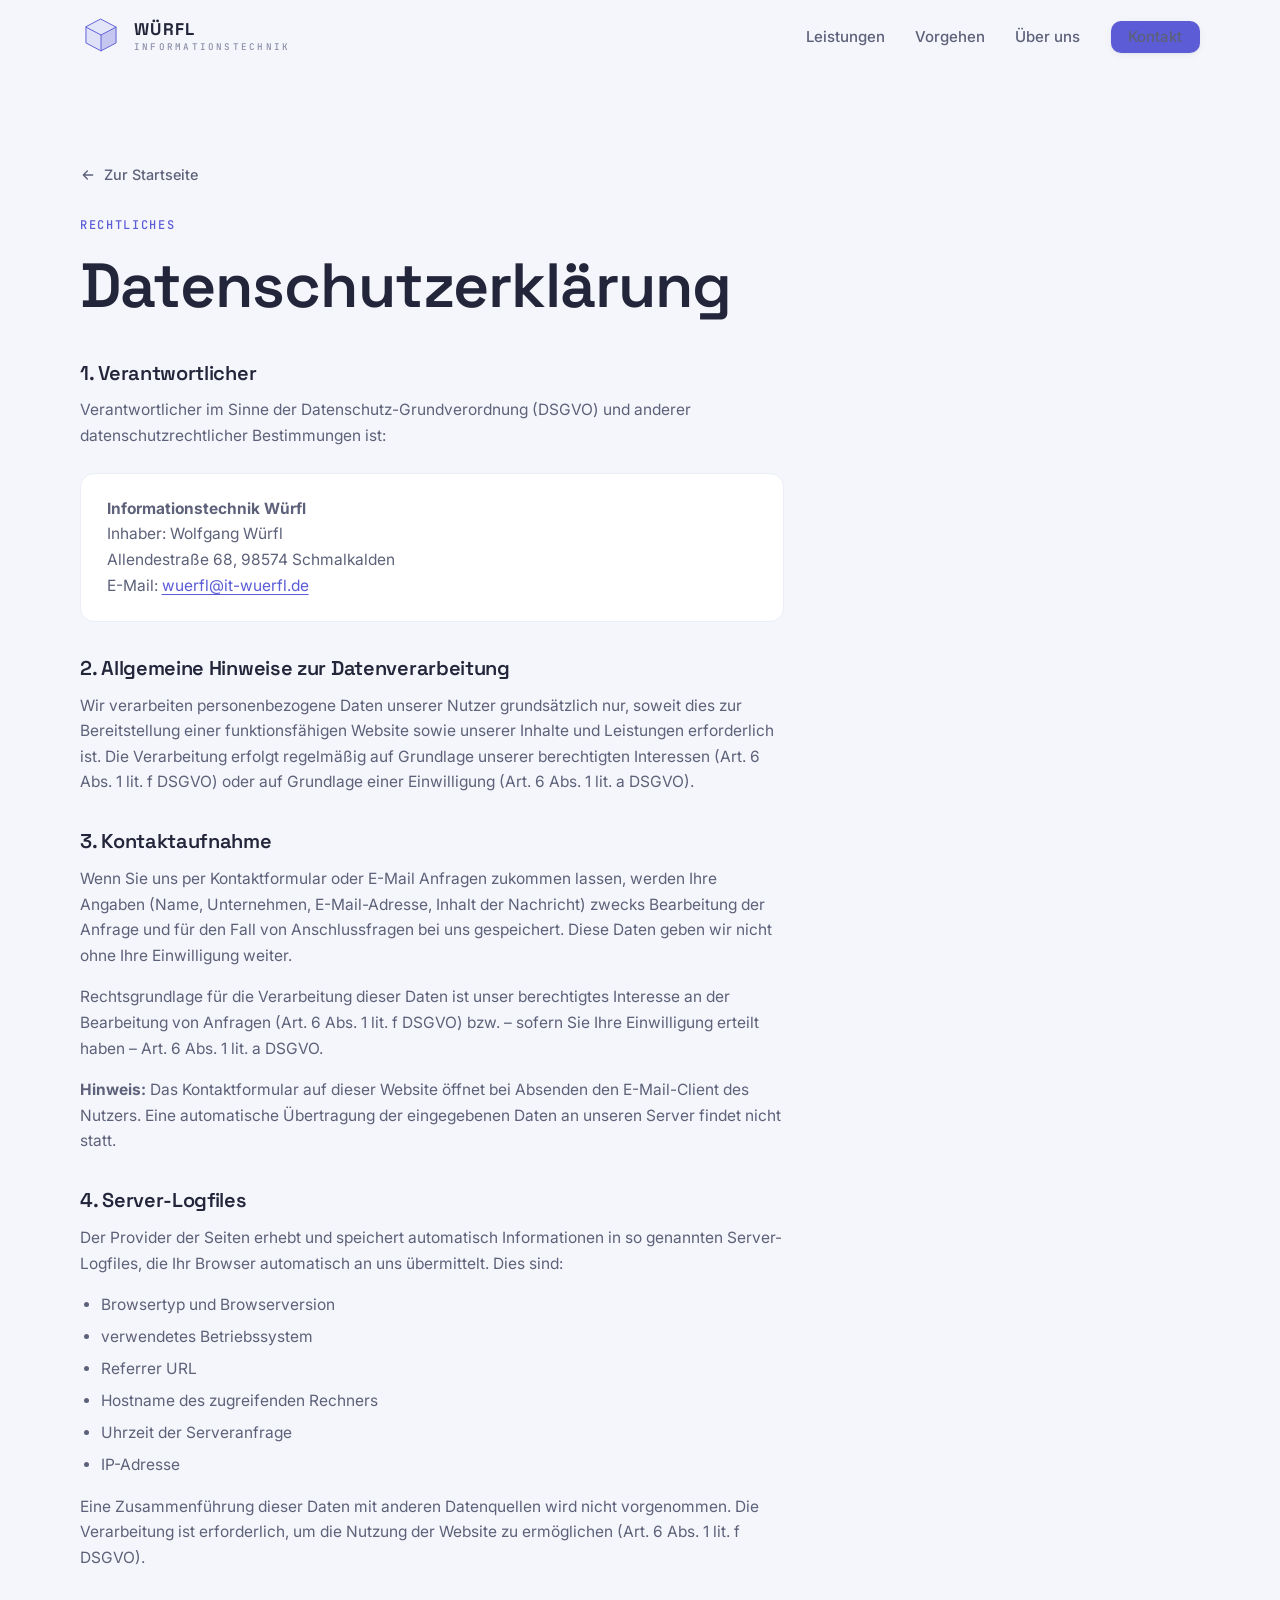
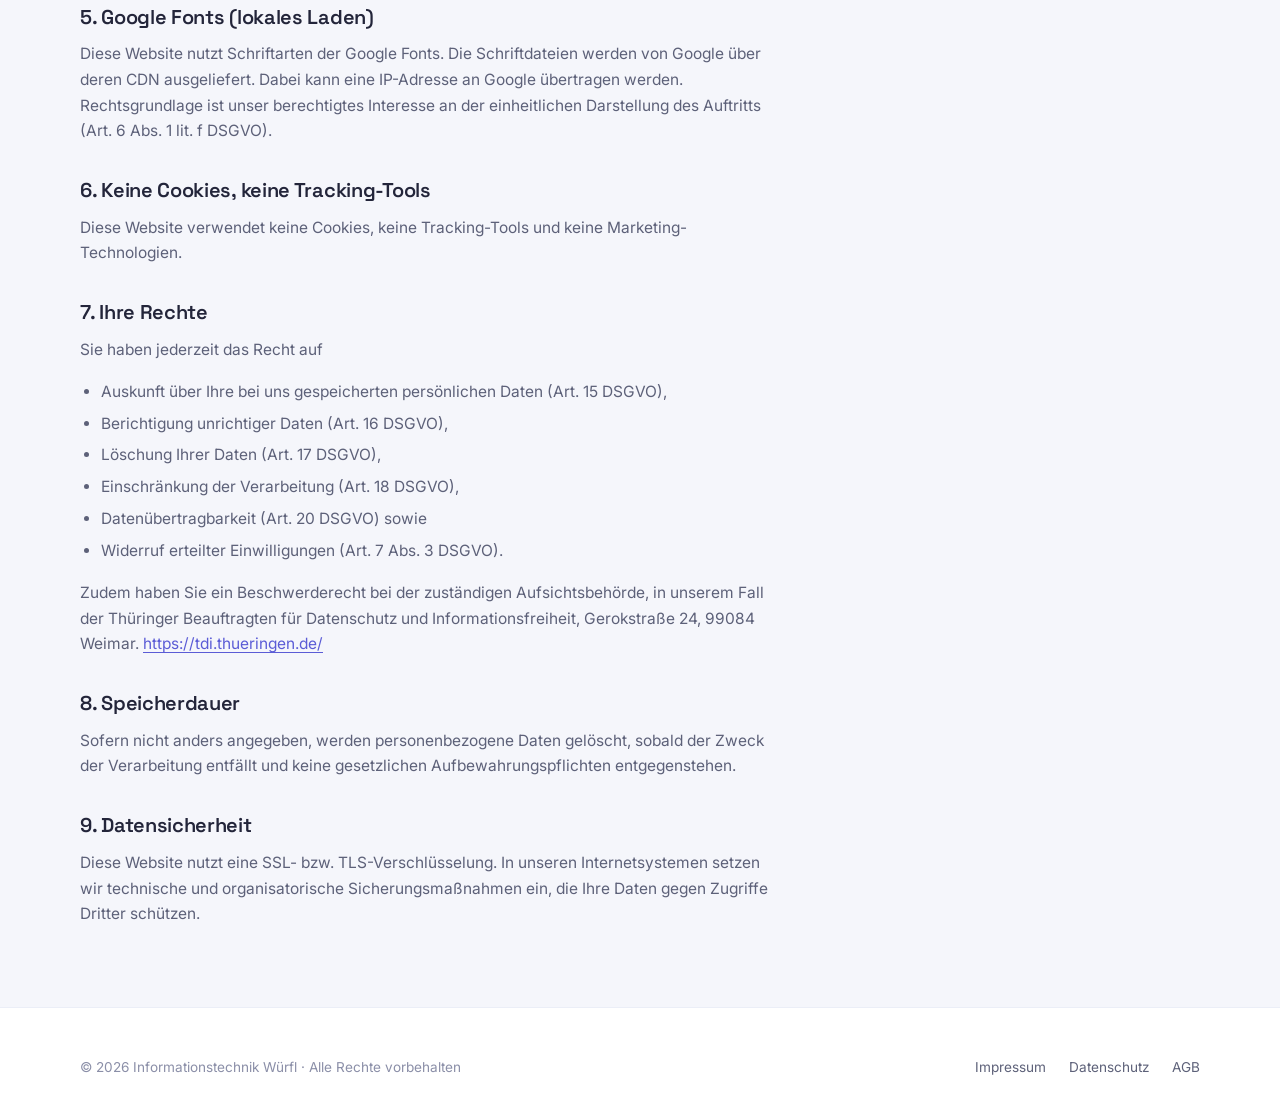
==== datenschutz.html @ 17d79491 "initial commit" ====
<!DOCTYPE html>
<html lang="de">
<head>
  <meta charset="UTF-8">
  <meta name="viewport" content="width=device-width, initial-scale=1">
  <title>Datenschutzerklärung — Informationstechnik Würfl</title>
  <meta name="description" content="Datenschutzerklärung der Informationstechnik Würfl, Schmalkalden.">
  <meta name="robots" content="noindex">
  <link rel="icon" type="image/svg+xml" href="assets/favicon.svg">
  <link rel="preconnect" href="https://fonts.googleapis.com">
  <link rel="preconnect" href="https://fonts.gstatic.com" crossorigin>
  <link href="https://fonts.googleapis.com/css2?family=Inter:wght@400;500;600;700&family=JetBrains+Mono:wght@500&family=Space+Grotesk:wght@500;600;700&display=swap" rel="stylesheet">
  <link rel="stylesheet" href="assets/tokens.css">
  <link rel="stylesheet" href="assets/base.css">
  <link rel="stylesheet" href="assets/site.css">
  <link rel="stylesheet" href="assets/pages.css">
  <script src="assets/main.js" defer></script>
</head>
<body>
  <a class="skip" href="#main">Zum Inhalt springen</a>

  <header class="nav">
    <div class="container nav__inner">
      <a class="brand" href="index.html" aria-label="Informationstechnik Würfl – zur Startseite">
        <svg class="brand__mark" viewBox="0 0 100 106" aria-hidden="true">
          <path class="cube__face cube__face--top" d="M50 8 88 28 50 48 12 28Z"/>
          <path class="cube__face cube__face--left" d="M50 48 12 28 12 68 50 88Z"/>
          <path class="cube__face cube__face--right" d="M50 48 88 28 88 68 50 88Z"/>
          <path class="cube__line" d="M50 8 88 28 88 68 50 88 12 68 12 28Z M50 48V88 M12 28 50 48 88 28"/>
        </svg>
        <span class="brand__text">WÜRFL<small>Informationstechnik</small></span>
      </a>

      <nav class="nav__links" id="nav-links" aria-label="Hauptnavigation">
        <a href="index.html#leistungen">Leistungen</a>
        <a href="index.html#vorgehen">Vorgehen</a>
        <a href="index.html#ueber-uns">Über uns</a>
        <a class="btn btn--primary btn--sm" href="index.html#kontakt">Kontakt</a>
      </nav>

      <button class="nav__burger" id="nav-burger" aria-expanded="false" aria-controls="nav-links" aria-label="Menü öffnen">
        <span></span>
      </button>
    </div>
  </header>

  <main id="main">
    <div class="page">
      <div class="container">
        <a class="page__back" href="index.html">
          <svg viewBox="0 0 24 24" fill="none" stroke="currentColor" stroke-width="2" stroke-linecap="round" stroke-linejoin="round" aria-hidden="true"><path d="M19 12H5M11 18l-6-6 6-6"/></svg>
          Zur Startseite
        </a>
        <div class="page__head">
          <p class="eyebrow">Rechtliches</p>
          <h1>Datenschutzerklärung</h1>
        </div>

        <div class="prose">
          <h2>1. Verantwortlicher</h2>
          <p>Verantwortlicher im Sinne der Datenschutz-Grundverordnung (DSGVO) und anderer
          datenschutzrechtlicher Bestimmungen ist:</p>
          <div class="block">
            <p><strong>Informationstechnik Würfl</strong><br>
            Inhaber: Wolfgang Würfl<br>
            Allendestraße 68, 98574 Schmalkalden<br>
            E-Mail: <a href="mailto:wuerfl@it-wuerfl.de">wuerfl@it-wuerfl.de</a></p>
          </div>

          <h2>2. Allgemeine Hinweise zur Datenverarbeitung</h2>
          <p>Wir verarbeiten personenbezogene Daten unserer Nutzer grundsätzlich nur, soweit dies zur
          Bereitstellung einer funktionsfähigen Website sowie unserer Inhalte und Leistungen
          erforderlich ist. Die Verarbeitung erfolgt regelmäßig auf Grundlage unserer
          berechtigten Interessen (Art. 6 Abs. 1 lit. f DSGVO) oder auf Grundlage einer
          Einwilligung (Art. 6 Abs. 1 lit. a DSGVO).</p>

          <h2>3. Kontaktaufnahme</h2>
          <p>Wenn Sie uns per Kontaktformular oder E-Mail Anfragen zukommen lassen, werden Ihre
          Angaben (Name, Unternehmen, E-Mail-Adresse, Inhalt der Nachricht) zwecks Bearbeitung der
          Anfrage und für den Fall von Anschlussfragen bei uns gespeichert. Diese Daten geben wir
          nicht ohne Ihre Einwilligung weiter.</p>
          <p>Rechtsgrundlage für die Verarbeitung dieser Daten ist unser berechtigtes Interesse an
          der Bearbeitung von Anfragen (Art. 6 Abs. 1 lit. f DSGVO) bzw. – sofern Sie Ihre
          Einwilligung erteilt haben – Art. 6 Abs. 1 lit. a DSGVO.</p>
          <p><strong>Hinweis:</strong> Das Kontaktformular auf dieser Website öffnet bei Absenden
          den E-Mail-Client des Nutzers. Eine automatische Übertragung der eingegebenen Daten an
          unseren Server findet nicht statt.</p>

          <h2>4. Server-Logfiles</h2>
          <p>Der Provider der Seiten erhebt und speichert automatisch Informationen in so genannten
          Server-Logfiles, die Ihr Browser automatisch an uns übermittelt. Dies sind:</p>
          <ul>
            <li>Browsertyp und Browserversion</li>
            <li>verwendetes Betriebssystem</li>
            <li>Referrer URL</li>
            <li>Hostname des zugreifenden Rechners</li>
            <li>Uhrzeit der Serveranfrage</li>
            <li>IP-Adresse</li>
          </ul>
          <p>Eine Zusammenführung dieser Daten mit anderen Datenquellen wird nicht vorgenommen.
          Die Verarbeitung ist erforderlich, um die Nutzung der Website zu ermöglichen
          (Art. 6 Abs. 1 lit. f DSGVO).</p>

          <h2>5. Google Fonts (lokales Laden)</h2>
          <p>Diese Website nutzt Schriftarten der Google Fonts. Die Schriftdateien werden von
          Google über deren CDN ausgeliefert. Dabei kann eine IP-Adresse an Google übertragen
          werden. Rechtsgrundlage ist unser berechtigtes Interesse an der einheitlichen
          Darstellung des Auftritts (Art. 6 Abs. 1 lit. f DSGVO).</p>

          <h2>6. Keine Cookies, keine Tracking-Tools</h2>
          <p>Diese Website verwendet keine Cookies, keine Tracking-Tools und keine
          Marketing-Technologien.</p>

          <h2>7. Ihre Rechte</h2>
          <p>Sie haben jederzeit das Recht auf</p>
          <ul>
            <li>Auskunft über Ihre bei uns gespeicherten persönlichen Daten (Art. 15 DSGVO),</li>
            <li>Berichtigung unrichtiger Daten (Art. 16 DSGVO),</li>
            <li>Löschung Ihrer Daten (Art. 17 DSGVO),</li>
            <li>Einschränkung der Verarbeitung (Art. 18 DSGVO),</li>
            <li>Datenübertragbarkeit (Art. 20 DSGVO) sowie</li>
            <li>Widerruf erteilter Einwilligungen (Art. 7 Abs. 3 DSGVO).</li>
          </ul>
          <p>Zudem haben Sie ein Beschwerderecht bei der zuständigen Aufsichtsbehörde, in unserem
          Fall der Thüringer Beauftragten für Datenschutz und Informationsfreiheit,
          Gerokstraße 24, 99084 Weimar.
          <a href="https://tdi.thueringen.de/" rel="noopener">https://tdi.thueringen.de/</a></p>

          <h2>8. Speicherdauer</h2>
          <p>Sofern nicht anders angegeben, werden personenbezogene Daten gelöscht, sobald der
          Zweck der Verarbeitung entfällt und keine gesetzlichen Aufbewahrungspflichten
          entgegenstehen.</p>

          <h2>9. Datensicherheit</h2>
          <p>Diese Website nutzt eine SSL- bzw. TLS-Verschlüsselung. In unseren Internetsystemen
          setzen wir technische und organisatorische Sicherungsmaßnahmen ein, die Ihre Daten gegen
          Zugriffe Dritter schützen.</p>
        </div>
      </div>
    </div>
  </main>

  <footer class="footer">
    <div class="container">
      <div class="footer__bottom" style="border-top:0;padding-top:0">
        <span>© 2026 Informationstechnik Würfl · Alle Rechte vorbehalten</span>
        <nav class="footer__legal" aria-label="Rechtliches">
          <a href="impressum.html">Impressum</a>
          <a href="datenschutz.html">Datenschutz</a>
          <a href="agb.html">AGB</a>
        </nav>
      </div>
    </div>
  </footer>
</body>
</html>
---- assets/tokens.css ----
/* tokens.css — Design-Tokens für it-wuerfl.de */

:root {
  /* Typografie */
  --font-display: "Space Grotesk", "Inter", system-ui, sans-serif;
  --font-body: "Inter", system-ui, -apple-system, sans-serif;
  --font-mono: "JetBrains Mono", ui-monospace, "SFMono-Regular", monospace;

  /* Fläche */
  --bg: #f5f6fb;
  --surface: #ffffff;
  --lav-wash: #eef0fa;
  --lav-soft: #dfe2f8;

  /* Text */
  --ink: #23253a;
  --ink-soft: #5d6179;
  --ink-faint: #8b8fa8;

  /* Linie */
  --line: #e1e3f1;
  --line-soft: #ebeef7;

  /* Marke */
  --primary: #5b5cd6;
  --primary-deep: #4345b4;
  --lavender: #8f95ec;
  --lavender-soft: #c3c7f4;

  /* Effekte */
  --shadow-sm: 0 1px 2px rgba(35, 37, 58, 0.05), 0 2px 8px rgba(35, 37, 58, 0.05);
  --shadow-md: 0 2px 6px rgba(35, 37, 58, 0.05), 0 12px 32px rgba(67, 69, 180, 0.10);
  --shadow-lg: 0 4px 12px rgba(35, 37, 58, 0.06), 0 24px 64px rgba(67, 69, 180, 0.14);

  /* Form */
  --radius: 14px;
  --radius-lg: 20px;
  --container: 1120px;
}
---- assets/base.css ----
/* base.css — Reset, Typografie, Bausteine */

*,
*::before,
*::after {
  box-sizing: border-box;
}

* {
  margin: 0;
}

html {
  scroll-behavior: smooth;
  scroll-padding-top: 84px;
  -webkit-text-size-adjust: 100%;
}

body {
  font-family: var(--font-body);
  font-size: 1rem;
  line-height: 1.65;
  color: var(--ink);
  background: var(--bg);
  -webkit-font-smoothing: antialiased;
}

img,
svg,
video {
  display: block;
  max-width: 100%;
}

a {
  color: var(--primary);
  text-decoration: none;
}

a:hover {
  color: var(--primary-deep);
}

ul,
ol {
  padding: 0;
  list-style: none;
}

button {
  font: inherit;
  color: inherit;
  background: none;
  border: 0;
  cursor: pointer;
}

input,
select,
textarea {
  font: inherit;
  color: inherit;
}

::selection {
  background: var(--lav-soft);
  color: var(--ink);
}

:focus-visible {
  outline: 2px solid var(--primary);
  outline-offset: 3px;
  border-radius: 4px;
}

/* Layout */

.container {
  width: min(var(--container), 100% - 3rem);
  margin-inline: auto;
}

.section {
  padding-block: clamp(4rem, 8vw, 6.5rem);
}

.section--tint {
  background: var(--surface);
  border-block: 1px solid var(--line-soft);
}

.section--wash {
  background: var(--lav-wash);
  border-block: 1px solid var(--line-soft);
}

.section__head {
  max-width: 40rem;
  margin-bottom: clamp(2.5rem, 5vw, 4rem);
}

.section__head--center {
  margin-inline: auto;
  text-align: center;
}

.eyebrow {
  font-family: var(--font-mono);
  font-size: 0.75rem;
  font-weight: 500;
  letter-spacing: 0.14em;
  text-transform: uppercase;
  color: var(--primary);
  margin-bottom: 0.9rem;
}

h1,
h2,
h3 {
  font-family: var(--font-display);
  font-weight: 600;
  line-height: 1.15;
  letter-spacing: -0.015em;
}

h1 {
  font-size: clamp(2.5rem, 5.5vw, 3.9rem);
}

h2 {
  font-size: clamp(1.7rem, 3.4vw, 2.4rem);
}

h3 {
  font-size: 1.15rem;
  line-height: 1.3;
}

.section__head p,
.lead {
  color: var(--ink-soft);
  font-size: 1.06rem;
}

.section__head p {
  margin-top: 1rem;
}

/* Buttons */

.btn {
  display: inline-flex;
  align-items: center;
  gap: 0.55rem;
  padding: 0.8rem 1.5rem;
  border-radius: 10px;
  font-weight: 600;
  font-size: 0.95rem;
  line-height: 1;
  transition: transform 0.15s ease, box-shadow 0.15s ease, background 0.15s ease, color 0.15s ease;
}

.btn svg {
  width: 1em;
  height: 1em;
}

.btn--primary {
  background: var(--primary);
  color: #fff;
  box-shadow: var(--shadow-sm);
}

.btn--primary:hover {
  background: var(--primary-deep);
  color: #fff;
  transform: translateY(-1px);
  box-shadow: var(--shadow-md);
}

.btn--ghost {
  background: transparent;
  color: var(--ink);
  border: 1px solid var(--line);
}

.btn--ghost:hover {
  border-color: var(--lavender-soft);
  background: var(--surface);
  transform: translateY(-1px);
}

.btn--sm {
  padding: 0.55rem 1.1rem;
  font-size: 0.88rem;
}

/* Footer */

.footer {
  background: var(--surface);
  border-top: 1px solid var(--line-soft);
  padding-block: 3rem 2rem;
}

.footer__grid {
  display: grid;
  grid-template-columns: 1.4fr 1fr 1fr;
  gap: 2.5rem;
  margin-bottom: 2.5rem;
}

.footer h4 {
  font-family: var(--font-display);
  font-size: 0.8rem;
  font-weight: 600;
  letter-spacing: 0.1em;
  text-transform: uppercase;
  color: var(--ink-faint);
  margin-bottom: 1rem;
}

.footer p {
  color: var(--ink-soft);
  font-size: 0.92rem;
}

.footer a {
  color: var(--ink-soft);
}

.footer a:hover {
  color: var(--primary);
}

.footer__list li {
  margin-bottom: 0.5rem;
}

.footer__bottom {
  display: flex;
  flex-wrap: wrap;
  gap: 1rem;
  justify-content: space-between;
  align-items: center;
  border-top: 1px solid var(--line-soft);
  padding-top: 1.5rem;
  font-size: 0.85rem;
  color: var(--ink-faint);
}

.footer__legal {
  display: flex;
  gap: 1.4rem;
}

/* Formular */

.field {
  margin-bottom: 1.25rem;
}

.field label {
  display: block;
  font-size: 0.88rem;
  font-weight: 600;
  margin-bottom: 0.45rem;
}

.field label .req {
  color: var(--primary);
}

.field input,
.field select,
.field textarea {
  width: 100%;
  padding: 0.75rem 1rem;
  border: 1px solid var(--line);
  border-radius: 10px;
  background: var(--surface);
  transition: border-color 0.15s ease, box-shadow 0.15s ease;
}

.field input::placeholder,
.field textarea::placeholder {
  color: var(--ink-faint);
}

.field input:focus,
.field select:focus,
.field textarea:focus {
  outline: none;
  border-color: var(--lavender);
  box-shadow: 0 0 0 3px rgba(143, 149, 236, 0.18);
}

.field textarea {
  min-height: 130px;
  resize: vertical;
}

.field-row {
  display: grid;
  grid-template-columns: 1fr 1fr;
  gap: 1.25rem;
}

.check {
  display: flex;
  gap: 0.7rem;
  align-items: flex-start;
  font-size: 0.88rem;
  color: var(--ink-soft);
}

.check input {
  margin-top: 0.25rem;
  accent-color: var(--primary);
  width: 1rem;
  height: 1rem;
}

.form-note {
  font-size: 0.85rem;
  color: var(--ink-faint);
  margin-top: 1rem;
}

.form-status {
  display: none;
  padding: 0.9rem 1.1rem;
  border-radius: 10px;
  font-size: 0.92rem;
  margin-bottom: 1.25rem;
}

.form-status--ok {
  display: block;
  background: var(--lav-wash);
  border: 1px solid var(--lav-soft);
  color: var(--primary-deep);
}

/* Skip-Link */

.skip {
  position: absolute;
  left: -999px;
  top: 0;
  z-index: 100;
  background: var(--primary);
  color: #fff;
  padding: 0.6rem 1rem;
  border-radius: 0 0 10px 0;
  font-weight: 600;
}

.skip:focus {
  left: 0;
}

/* Bewegung reduzieren */

@media (prefers-reduced-motion: reduce) {
  html {
    scroll-behavior: auto;
  }

  *,
  *::before,
  *::after {
    animation-duration: 0.01ms !important;
    animation-iteration-count: 1 !important;
    transition-duration: 0.01ms !important;
  }
}
---- assets/site.css ----
/* site.css — One-Pager (Startseite) */

/* ---------- Navigation ---------- */

.nav {
  position: sticky;
  top: 0;
  z-index: 50;
  background: rgba(245, 246, 251, 0.82);
  -webkit-backdrop-filter: blur(14px);
  backdrop-filter: blur(14px);
  border-bottom: 1px solid transparent;
  transition: border-color 0.2s ease, box-shadow 0.2s ease;
}

.nav--scrolled {
  border-bottom-color: var(--line-soft);
  box-shadow: var(--shadow-sm);
}

.nav__inner {
  display: flex;
  align-items: center;
  justify-content: space-between;
  gap: 2rem;
  height: 74px;
}

.brand {
  display: inline-flex;
  align-items: center;
  gap: 0.75rem;
}

.brand:hover {
  color: var(--ink);
}

.brand__mark {
  width: 42px;
  height: 42px;
  flex: none;
}

.brand__text {
  display: flex;
  flex-direction: column;
  line-height: 1.05;
  font-family: var(--font-display);
  font-weight: 700;
  font-size: 1.06rem;
  letter-spacing: 0.08em;
  color: var(--ink);
}

.brand__text small {
  font-family: var(--font-mono);
  font-weight: 500;
  font-size: 0.58rem;
  letter-spacing: 0.24em;
  text-transform: uppercase;
  color: var(--ink-faint);
  margin-top: 0.3rem;
}

.nav__links {
  display: flex;
  align-items: center;
  gap: 1.9rem;
}

.nav__links > a {
  font-size: 0.94rem;
  font-weight: 500;
  color: var(--ink-soft);
  transition: color 0.15s ease;
}

.nav__links > a:hover {
  color: var(--ink);
}

.nav__burger {
  display: none;
  width: 42px;
  height: 42px;
  border-radius: 10px;
  border: 1px solid var(--line);
  background: var(--surface);
  position: relative;
}

.nav__burger span,
.nav__burger span::before,
.nav__burger span::after {
  content: "";
  position: absolute;
  left: 50%;
  width: 18px;
  height: 2px;
  border-radius: 2px;
  background: var(--ink);
  transform: translateX(-50%);
  transition: transform 0.2s ease, opacity 0.2s ease;
}

.nav__burger span {
  top: 50%;
  margin-top: -1px;
}

.nav__burger span::before {
  top: -6px;
}

.nav__burger span::after {
  top: 6px;
}

.nav__burger[aria-expanded="true"] span {
  background: transparent;
}

.nav__burger[aria-expanded="true"] span::before {
  transform: translateX(-50%) translateY(-5px) rotate(45deg);
}

.nav__burger[aria-expanded="true"] span::after {
  transform: translateX(-50%) translateY(5px) rotate(-45deg);
}

/* ---------- Hero ---------- */

.hero {
  position: relative;
  overflow: hidden;
  padding: clamp(4rem, 9vw, 7rem) 0 clamp(3.5rem, 7vw, 5.5rem);
  background:
    radial-gradient(52rem 30rem at 85% -10%, rgba(143, 149, 236, 0.16), transparent 60%),
    radial-gradient(40rem 26rem at -10% 110%, rgba(91, 92, 214, 0.08), transparent 60%);
}

.hero__grid {
  display: grid;
  grid-template-columns: 1.15fr 0.85fr;
  gap: clamp(2.5rem, 5vw, 4.5rem);
  align-items: center;
}

.hero h1 .hl {
  color: var(--primary);
  position: relative;
  white-space: nowrap;
}

.hero h1 .hl::after {
  content: "";
  position: absolute;
  left: 0;
  right: 0;
  bottom: 0.08em;
  height: 0.28em;
  background: var(--lav-soft);
  z-index: -1;
  border-radius: 4px;
}

.hero .lead {
  margin-top: 1.4rem;
  max-width: 34rem;
}

.hero__cta {
  display: flex;
  flex-wrap: wrap;
  gap: 0.9rem;
  margin-top: 2.2rem;
}

.hero__facts {
  display: flex;
  flex-wrap: wrap;
  gap: 2.4rem;
  margin-top: 3rem;
  padding-top: 1.8rem;
  border-top: 1px dashed var(--line);
}

.hero__facts li {
  display: flex;
  flex-direction: column;
  gap: 0.2rem;
}

.hero__facts strong {
  font-family: var(--font-display);
  font-size: 1.3rem;
  font-weight: 700;
  color: var(--primary);
}

.hero__facts em {
  font-style: normal;
  font-size: 0.85rem;
  color: var(--ink-faint);
}

/* Hero-Grafik */

.hero__art {
  position: relative;
  display: grid;
  place-items: center;
  min-height: 340px;
}

.hero__art::before {
  content: "";
  position: absolute;
  width: 340px;
  height: 340px;
  border-radius: 50%;
  background: radial-gradient(circle, rgba(143, 149, 236, 0.22), transparent 65%);
}

.cube {
  width: min(360px, 78%);
  position: relative;
}

.cube__line {
  fill: none;
  stroke: var(--primary);
  stroke-width: 2.4;
  stroke-linejoin: round;
  stroke-linecap: round;
}

.cube__face--top {
  fill: rgba(195, 199, 244, 0.35);
}

.cube__face--left {
  fill: rgba(143, 149, 236, 0.22);
}

.cube__face--right {
  fill: rgba(91, 92, 214, 0.30);
}

.cube__dot {
  fill: var(--primary-deep);
}

.chip {
  position: absolute;
  display: inline-flex;
  align-items: center;
  gap: 0.5rem;
  padding: 0.55rem 0.9rem;
  border-radius: 999px;
  background: var(--surface);
  border: 1px solid var(--line-soft);
  box-shadow: var(--shadow-sm);
  font-family: var(--font-mono);
  font-size: 0.78rem;
  font-weight: 500;
  color: var(--ink-soft);
  white-space: nowrap;
  animation: chip-float 7s ease-in-out infinite;
}

.chip svg {
  width: 15px;
  height: 15px;
  color: var(--primary);
}

.chip--1 { top: 6%; left: 2%; }
.chip--2 { top: 16%; right: -2%; animation-delay: 1.6s; }
.chip--3 { bottom: 14%; left: -4%; animation-delay: 3.1s; }
.chip--4 { bottom: 2%; right: 8%; animation-delay: 4.4s; }

@keyframes chip-float {
  0%,
  100% {
    transform: translateY(0);
  }
  50% {
    transform: translateY(-9px);
  }
}

/* ---------- Leistungen ---------- */

.services__grid {
  display: grid;
  grid-template-columns: repeat(3, 1fr);
  gap: 1.4rem;
}

.card {
  background: var(--surface);
  border: 1px solid var(--line-soft);
  border-radius: var(--radius-lg);
  padding: 1.9rem 1.7rem;
  transition: transform 0.2s ease, box-shadow 0.2s ease, border-color 0.2s ease;
}

.card:hover {
  transform: translateY(-4px);
  box-shadow: var(--shadow-md);
  border-color: var(--lav-soft);
}

.card__icon {
  width: 48px;
  height: 48px;
  border-radius: 13px;
  background: var(--lav-wash);
  color: var(--primary);
  display: grid;
  place-items: center;
  margin-bottom: 1.25rem;
}

.card__icon svg {
  width: 24px;
  height: 24px;
}

.card h3 {
  margin-bottom: 0.55rem;
}

.card p {
  color: var(--ink-soft);
  font-size: 0.94rem;
}

.card__hint {
  margin-top: 1.1rem;
  padding-top: 1rem;
  border-top: 1px solid var(--line-soft);
  font-family: var(--font-mono);
  font-size: 0.72rem;
  letter-spacing: 0.04em;
  color: var(--ink-faint);
}

/* ---------- Vorgehen ---------- */

.steps {
  display: grid;
  grid-template-columns: repeat(3, 1fr);
  gap: 1.4rem;
  counter-reset: step;
}

.step {
  position: relative;
  background: var(--surface);
  border: 1px solid var(--line-soft);
  border-radius: var(--radius-lg);
  padding: 2rem 1.8rem 1.8rem;
}

.step__num {
  font-family: var(--font-mono);
  font-size: 0.78rem;
  font-weight: 600;
  letter-spacing: 0.16em;
  color: var(--primary);
}

.step h3 {
  margin: 0.7rem 0 0.5rem;
}

.step p {
  color: var(--ink-soft);
  font-size: 0.94rem;
}

.step:not(:last-child)::after {
  content: "→";
  position: absolute;
  top: 50%;
  right: -1.35rem;
  transform: translateY(-50%);
  color: var(--lavender-soft);
  font-size: 1.3rem;
}

/* ---------- Über uns ---------- */

.about__grid {
  display: grid;
  grid-template-columns: 1.15fr 0.85fr;
  gap: clamp(2.5rem, 5vw, 4.5rem);
  align-items: start;
}

.about__text p + p {
  margin-top: 1.1rem;
  color: var(--ink-soft);
}

.about__text strong {
  color: var(--ink);
}

.about__card {
  background: var(--surface);
  border: 1px solid var(--line-soft);
  border-radius: var(--radius-lg);
  padding: 1.8rem;
  box-shadow: var(--shadow-sm);
}

.about__card h3 {
  font-size: 1rem;
  margin-bottom: 1.2rem;
}

.about__list li {
  display: flex;
  gap: 0.8rem;
  align-items: flex-start;
  padding-block: 0.75rem;
  font-size: 0.94rem;
  color: var(--ink-soft);
}

.about__list li + li {
  border-top: 1px solid var(--line-soft);
}

.about__list svg {
  width: 18px;
  height: 18px;
  flex: none;
  margin-top: 0.15rem;
  color: var(--primary);
}

.about__card .btn {
  width: 100%;
  justify-content: center;
  margin-top: 1.4rem;
}

/* ---------- Kontakt ---------- */

.contact__grid {
  display: grid;
  grid-template-columns: 0.9fr 1.1fr;
  gap: clamp(2.5rem, 5vw, 4rem);
  align-items: start;
}

.contact__info p {
  color: var(--ink-soft);
  margin-top: 1rem;
  max-width: 26rem;
}

.contact__list {
  margin-top: 2rem;
  display: grid;
  gap: 1.1rem;
}

.contact__item {
  display: flex;
  gap: 1rem;
  align-items: center;
}

.contact__item .ico {
  width: 44px;
  height: 44px;
  flex: none;
  border-radius: 12px;
  background: var(--lav-wash);
  color: var(--primary);
  display: grid;
  place-items: center;
}

.contact__item .ico svg {
  width: 20px;
  height: 20px;
}

.contact__item small {
  display: block;
  font-family: var(--font-mono);
  font-size: 0.68rem;
  letter-spacing: 0.14em;
  text-transform: uppercase;
  color: var(--ink-faint);
  margin-bottom: 0.15rem;
}

.contact__item a,
.contact__item span.txt {
  font-weight: 500;
  color: var(--ink);
}

.contact__item a:hover {
  color: var(--primary);
}

.contact__form {
  background: var(--surface);
  border: 1px solid var(--line-soft);
  border-radius: var(--radius-lg);
  padding: clamp(1.6rem, 3vw, 2.4rem);
  box-shadow: var(--shadow-sm);
}

/* ---------- Scroll-Reveal ---------- */

.reveal {
  opacity: 0;
  transform: translateY(22px);
  transition: opacity 0.6s ease, transform 0.6s ease;
}

.reveal.is-in {
  opacity: 1;
  transform: none;
}

@media (prefers-reduced-motion: reduce) {
  .reveal {
    opacity: 1;
    transform: none;
  }
}

/* ---------- Responsive ---------- */

@media (max-width: 980px) {
  .hero__grid {
    grid-template-columns: 1fr;
  }

  .hero__art {
    order: -1;
    min-height: 0;
    margin-bottom: 1rem;
  }

  .hero .lead {
    max-width: none;
  }

  .services__grid {
    grid-template-columns: repeat(2, 1fr);
  }

  .about__grid,
  .contact__grid {
    grid-template-columns: 1fr;
  }

  .steps {
    grid-template-columns: 1fr;
    max-width: 460px;
    margin-inline: auto;
  }

  .step:not(:last-child)::after {
    content: "↓";
    top: auto;
    bottom: -1.5rem;
    right: 50%;
    transform: translateX(50%);
  }
}

@media (max-width: 860px) {
  .nav__burger {
    display: block;
  }

  .nav__links {
    position: absolute;
    top: 100%;
    left: 0;
    right: 0;
    flex-direction: column;
    align-items: stretch;
    gap: 0;
    background: var(--surface);
    border-bottom: 1px solid var(--line);
    box-shadow: var(--shadow-md);
    padding: 0.6rem 1.5rem 1rem;
    display: none;
  }

  .nav__links.is-open {
    display: flex;
  }

  .nav__links > a {
    padding: 0.85rem 0;
    font-size: 1rem;
    border-bottom: 1px solid var(--line-soft);
  }

  .nav__links > a:last-child {
    border-bottom: 0;
  }

  .nav__links .btn {
    margin-top: 0.9rem;
    justify-content: center;
  }
}

@media (max-width: 640px) {
  .services__grid {
    grid-template-columns: 1fr;
  }

  .field-row {
    grid-template-columns: 1fr;
    gap: 0;
  }

  .footer__grid {
    grid-template-columns: 1fr;
    gap: 2rem;
  }

  .hero__facts {
    gap: 1.6rem;
  }

  .chip--3 {
    left: 0;
  }
}
---- assets/pages.css ----
/* pages.css — Rechts-/Infoseiten */

.page {
  padding: clamp(3.5rem, 7vw, 5.5rem) 0 4rem;
}

.page__head {
  max-width: 44rem;
  margin-bottom: 2.5rem;
}

.page__back {
  display: inline-flex;
  align-items: center;
  gap: 0.5rem;
  font-size: 0.9rem;
  font-weight: 500;
  color: var(--ink-soft);
  margin-bottom: 1.8rem;
}

.page__back:hover {
  color: var(--primary);
}

.page__back svg {
  width: 16px;
  height: 16px;
}

.prose {
  max-width: 44rem;
  color: var(--ink-soft);
  font-size: 0.97rem;
}

.prose h2 {
  font-size: 1.25rem;
  color: var(--ink);
  margin: 2.2rem 0 0.8rem;
}

.prose h2:first-child {
  margin-top: 0;
}

.prose p {
  margin-bottom: 1rem;
}

.prose ul,
.prose ol {
  margin: 0 0 1rem 1.3rem;
  list-style: disc;
}

.prose li {
  margin-bottom: 0.4rem;
}

.prose a {
  text-decoration: underline;
  text-underline-offset: 3px;
}

.prose .block {
  background: var(--surface);
  border: 1px solid var(--line-soft);
  border-radius: var(--radius);
  padding: 1.4rem 1.6rem;
  margin: 1.5rem 0;
}

.prose .block p:last-child {
  margin-bottom: 0;
}
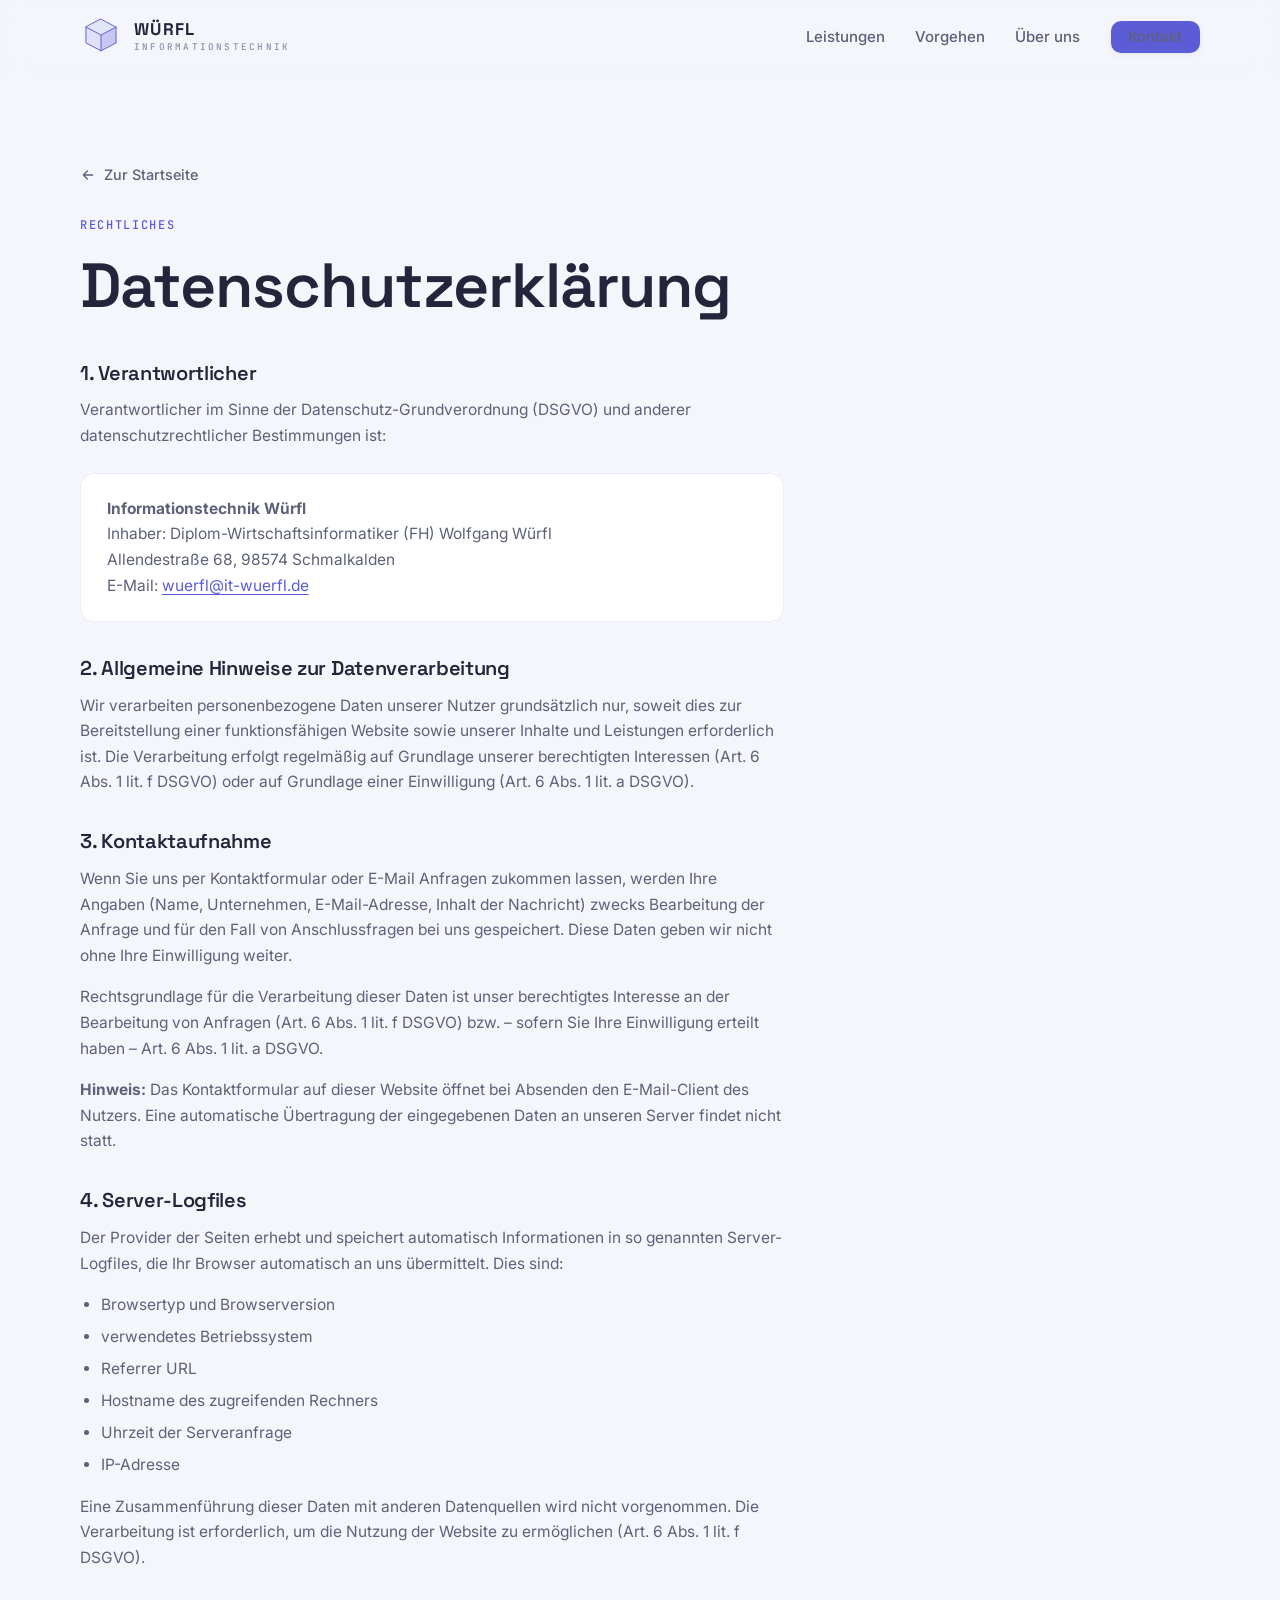
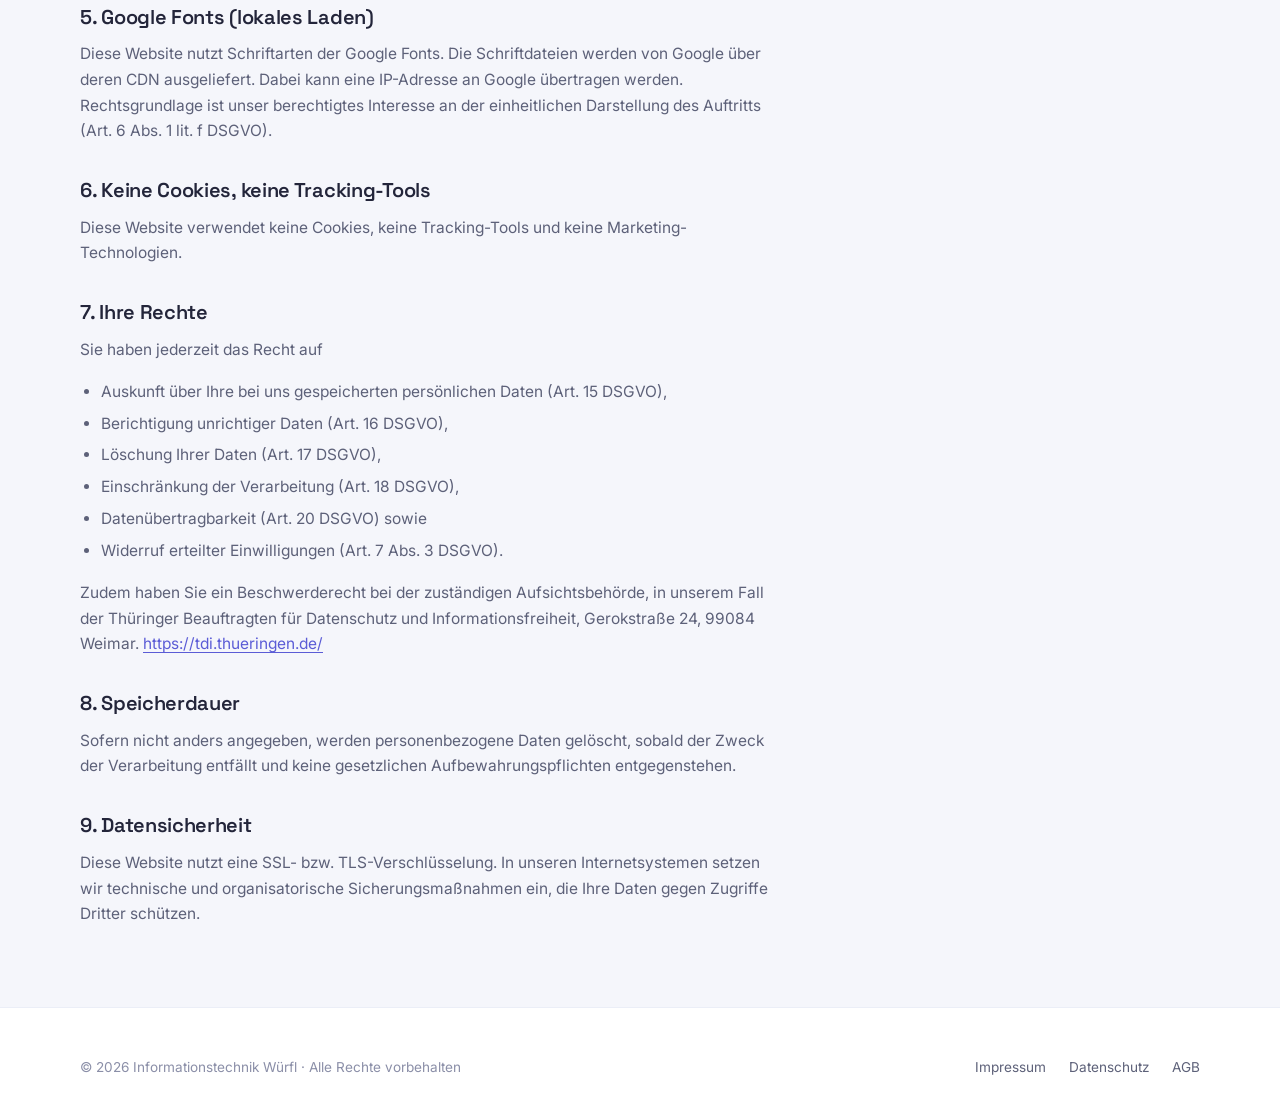
==== commit f27db94e: "small changes telephone, icons, title" ====
--- a/datenschutz.html
+++ b/datenschutz.html
@@ -62,7 +62,7 @@
           datenschutzrechtlicher Bestimmungen ist:</p>
           <div class="block">
             <p><strong>Informationstechnik Würfl</strong><br>
-            Inhaber: Wolfgang Würfl<br>
+            Inhaber: Diplom-Wirtschaftsinformatiker (FH) Wolfgang Würfl<br>
             Allendestraße 68, 98574 Schmalkalden<br>
             E-Mail: <a href="mailto:wuerfl@it-wuerfl.de">wuerfl@it-wuerfl.de</a></p>
           </div>
--- a/assets/base.css
+++ b/assets/base.css
@@ -30,6 +30,14 @@
 video {
   display: block;
   max-width: 100%;
+}
+
+.ic {
+  display: inline-block;
+  width: 1em;
+  height: 1em;
+  vertical-align: -0.125em;
+  margin-right: 0.4em;
 }
 
 a {
